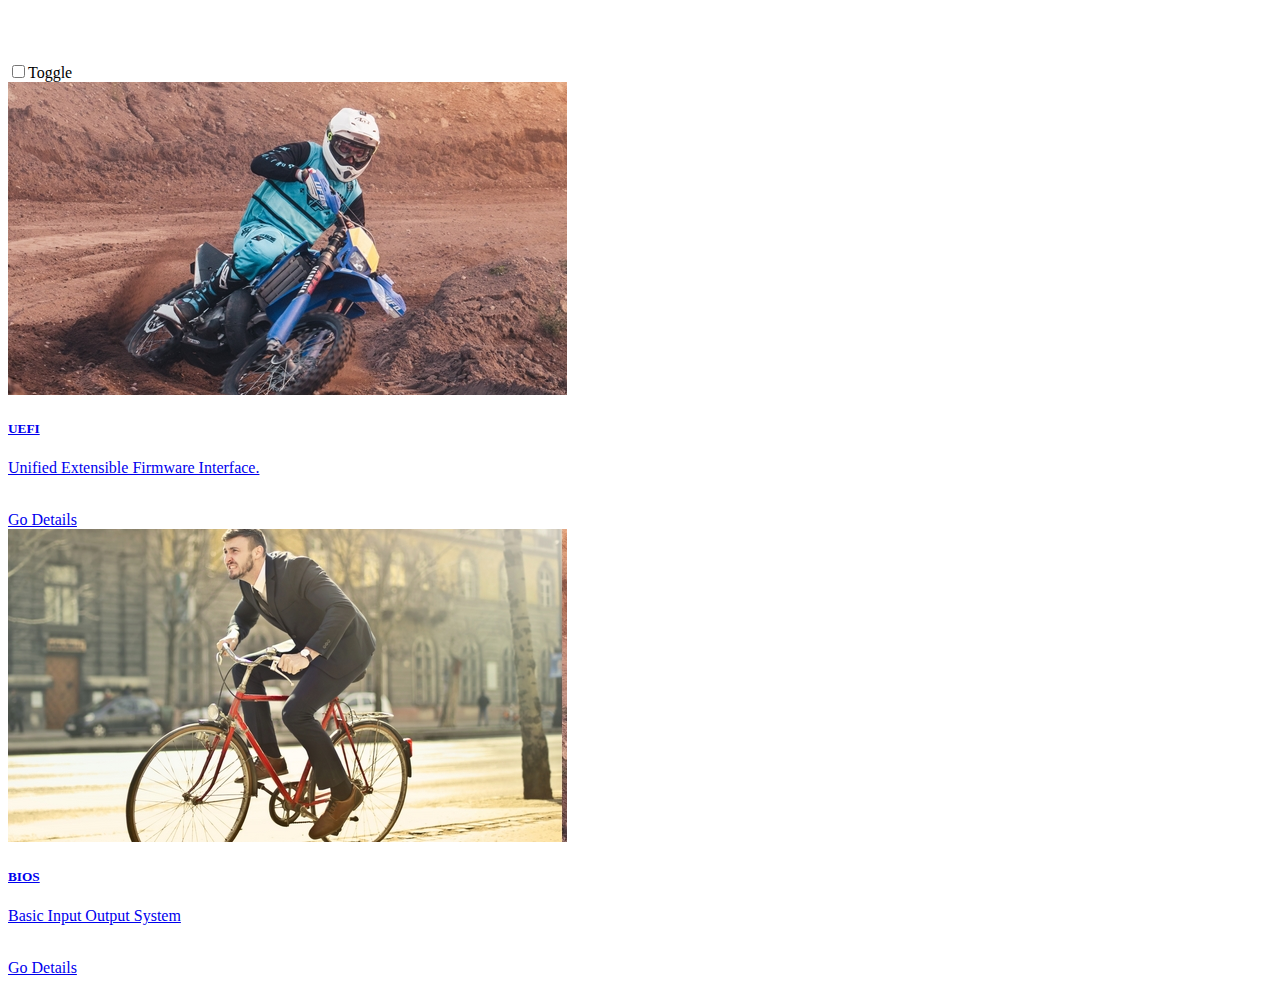
==== index.html @ f0f6332f "Add files via upload" ====
<!DOCTYPE html>
<html "data-theme="dark">
<head>
   <meta http-equiv="content-type" content="text/html; charset=UTF-8">
   <title>UEFI VS BIOS</title>
   <meta name="keywords" content="BIOS,GPT,MBR,M CORP TN,tunisia,m-corp,akram,resaux,system,exploitation,3eme,info,informatique,formatage,UEFI,cartes,mentale,xmind,windows,linux,bac,2020,">
   <meta name="description" content="Project 2 of M-CORP TN By KiraiEEE.">
   <link rel="icon" type="image/png" sizes="32x32" href="ICON/favicon-32x32.png">
   <link rel="icon" type="image/png" sizes="96x96" href="ICON/favicon-96x96.png">
   <link rel="icon" type="image/png" sizes="16x16" href="ICON/favicon-16x16.png">
   <link rel="stylesheet" href="Files/bootstrap.min.css">
   <link rel="stylesheet" href="Files/main.css">
   <link rel="stylesheet" href="Files/dark.css">
</head>
<body class="dup-body">
   <div class="dup-body-wrap">
   <header class="default-header">
      <div class="header-wrap">
         <div class="header-top d-flex justify-content-between align-items-center">
            <div class="logo">
               <a href="index.html"><img height="50px" src="LOGO.png" alt=""></a>
            </div>
            <div class="toggle-container">
               <input type="checkbox" id="switch" name="theme" /><label for="switch">Toggle</label>
           </div>
         </div>
      </div>
   </header>
   <section class="generic-banner element-banner relative">
      <div class="container">
         <div class="row height align-items-center justify-content-center">
            <div class="col-lg-10">
               <div class="banner-content text-center">
                  <div class="row">
                     <div class="col-sm-6">
                        <a href="UEFI.html">
                           <div class="card1">
                              <img src="UEFI.jpg" class="card-img-top" alt="...">
                              <div class="card">
                                 <div class="card-body">
                                    <h5 class="card-title">UEFI</h5>
                                    <p class="card-text">Unified Extensible Firmware Interface.</p><br>
                        <a href="UEFI.html" class="btn btn-danger">Go Details</a>
                        </div>
                        </a>
                        </div>
                        </div>
                     </div>
                     <div class="col-sm-6">
                        <a href="BIOS.html">
                           <div class="card2">
                              <img src="BIOS.jpg" class="card-img-top" alt="...">
                              <div class="card">
                                 <div class="card-body">
                                    <h5 class="card-title">BIOS</h5>
                                    <p class="card-text">Basic Input Output System</p><br>
                        <a href="BIOS.html" class="btn btn-danger">Go Details</a>
                        </div>
                        </div>
                        </a>
                        </div>
                     </div>
                  </div>
               </div>
            </div>
         </div>
      </div>
   </section>
   <script src="Files/main.js"></script>
</body>
</html>
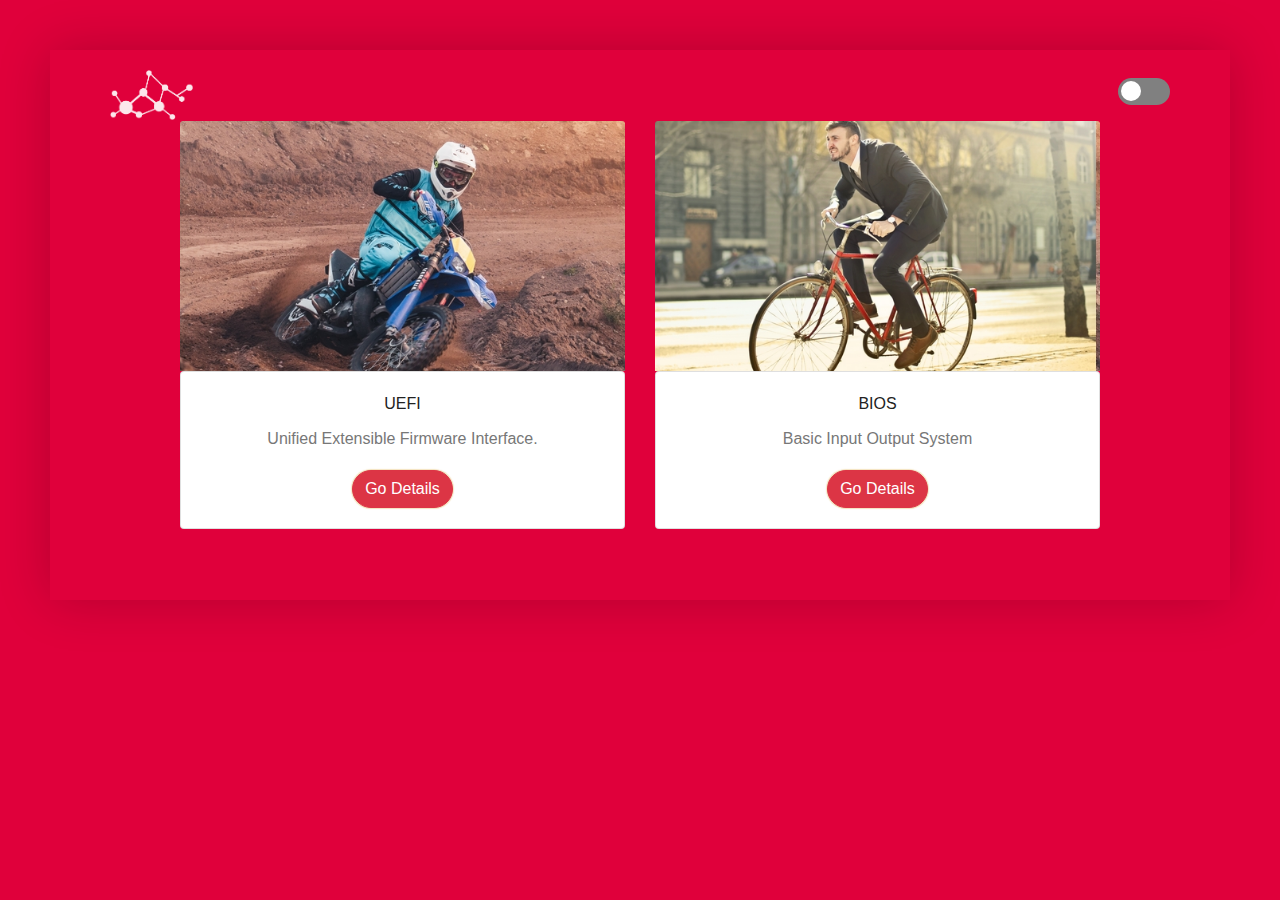
==== commit 0c007b9a: "Update index.html" ====
--- a/index.html
+++ b/index.html
@@ -1,5 +1,5 @@
 <!DOCTYPE html>
-<html "data-theme="dark">
+<html>
 <head>
    <meta http-equiv="content-type" content="text/html; charset=UTF-8">
    <title>UEFI VS BIOS</title>
@@ -18,7 +18,7 @@
       <div class="header-wrap">
          <div class="header-top d-flex justify-content-between align-items-center">
             <div class="logo">
-               <a href="index.html"><img height="50px" src="LOGO.png" alt=""></a>
+               <a href="index.html"><img height="50px" src="IMG/LOGO.png" alt=""></a>
             </div>
             <div class="toggle-container">
                <input type="checkbox" id="switch" name="theme" /><label for="switch">Toggle</label>
@@ -35,7 +35,7 @@
                      <div class="col-sm-6">
                         <a href="UEFI.html">
                            <div class="card1">
-                              <img src="UEFI.jpg" class="card-img-top" alt="...">
+                              <img src="IMG/UEFI.jpg" class="card-img-top" alt="...">
                               <div class="card">
                                  <div class="card-body">
                                     <h5 class="card-title">UEFI</h5>
@@ -49,7 +49,7 @@
                      <div class="col-sm-6">
                         <a href="BIOS.html">
                            <div class="card2">
-                              <img src="BIOS.jpg" class="card-img-top" alt="...">
+                              <img src="IMG//BIOS.jpg" class="card-img-top" alt="...">
                               <div class="card">
                                  <div class="card-body">
                                     <h5 class="card-title">BIOS</h5>
@@ -68,4 +68,4 @@
    </section>
    <script src="Files/main.js"></script>
 </body>
-</html>+</html>
--- a/Files/main.css
+++ b/Files/main.css
@@ -0,0 +1,2643 @@
+::-moz-selection {
+  background-color: #e0003b;
+  color: #fff;
+}
+
+.logo{
+  opacity: 0.9;
+  transition: transform .2s; 
+}
+
+.logo:hover{
+  opacity: 1;
+  transform: scale(1.1);
+}
+
+
+
+
+.btn{
+  transition: transform .3s; 
+  box-shadow:  0px 0px 1px 1px rgba(219, 165, 50, 0.322);
+  border-radius: 50px ;
+}
+
+.btn:hover{
+  transform: scale(1.1);
+  box-shadow:  0px 0px 1px 1px #DBA632;
+
+}
+
+.card1{
+  transition: transform .2s; /* lel uefi */
+}
+
+.card1:hover{
+  transform: scale(1.07);
+}
+
+.card2{
+  transition: transform .2s; /* lel biossssss */
+}
+
+.card2:hover{
+  transform: scale(1.07);
+}
+
+
+::selection {
+  background-color: #e0003b;
+  color: #fff;
+}
+
+::-webkit-input-placeholder {
+  /* WebKit, Blink, Edge */
+  color: #777777;
+  font-weight: 300;
+}
+
+:-moz-placeholder {
+  /* Mozilla Firefox 4 to 18 */
+  color: #777777;
+  opacity: 1;
+  font-weight: 300;
+}
+
+::-moz-placeholder {
+  /* Mozilla Firefox 19+ */
+  color: #777777;
+  opacity: 1;
+  font-weight: 300;
+}
+
+:-ms-input-placeholder {
+  /* Internet Explorer 10-11 */
+  color: #777777;
+  font-weight: 300;
+}
+
+::-ms-input-placeholder {
+  /* Microsoft Edge */
+  color: #777777;
+  font-weight: 300;
+}
+
+body {
+  color: #777777;
+  font-family: "Poppins", sans-serif;
+  font-size: 14px;
+  font-weight: 300;
+  line-height: 1.5em;
+  position: relative;
+}
+
+ol, ul {
+  margin: 0;
+  padding: 0;
+  list-style: none;
+}
+
+select {
+  display: block;
+}
+
+figure {
+  margin: 0;
+}
+
+a {
+  -webkit-transition: all 0.3s ease 0s;
+  -moz-transition: all 0.3s ease 0s;
+  -o-transition: all 0.3s ease 0s;
+  transition: all 0.3s ease 0s;
+}
+
+iframe {
+  border: 0;
+}
+
+a, a:focus, a:hover {
+  text-decoration: none;
+  outline: 0;
+  color: #777777;
+}
+
+.btn.active.focus,
+.btn.active:focus,
+.btn.focus,
+.btn.focus:active,
+.btn:active:focus,
+.btn:focus {
+  text-decoration: none;
+  outline: 0;
+}
+
+.card-panel {
+  margin: 0;
+  padding: 60px;
+}
+
+/**
+ *  Typography
+ *
+ **/
+.btn i, .btn-large i, .btn-floating i, .btn-large i, .btn-flat i {
+  font-size: 1em;
+  line-height: inherit;
+}
+
+.gray-bg {
+  background: #f9f9ff;
+}
+
+h1, h2, h3,
+h4, h5, h6 {
+  font-family: "Poppins", sans-serif;
+  color: #222222;
+  line-height: 1.5em;
+  margin-bottom: 0;
+  margin-top: 0;
+  font-weight: 500;
+}
+
+.h1, .h2, .h3,
+.h4, .h5, .h6 {
+  margin-bottom: 0;
+  margin-top: 0;
+  font-family: "Poppins", sans-serif;
+  font-weight: 600;
+  color: #222222;
+}
+
+h1, .h1 {
+  font-size: 36px;
+}
+
+h2, .h2 {
+  font-size: 30px;
+}
+
+h3, .h3 {
+  font-size: 24px;
+}
+
+h4, .h4 {
+  font-size: 18px;
+}
+
+h5, .h5 {
+  font-size: 16px;
+}
+
+h6, .h6 {
+  font-size: 14px;
+  color: #222222;
+}
+
+td, th {
+  border-radius: 0px;
+}
+
+/**
+ * For modern browsers
+ * 1. The space content is one way to avoid an Opera bug when the
+ *    contenteditable attribute is included anywhere else in the document.
+ *    Otherwise it causes space to appear at the top and bottom of elements
+ *    that are clearfixed.
+ * 2. The use of `table` rather than `block` is only necessary if using
+ *    `:before` to contain the top-margins of child elements.
+ */
+.clear::before, .clear::after {
+  content: " ";
+  display: table;
+}
+
+.clear::after {
+  clear: both;
+}
+
+.fz-11 {
+  font-size: 11px;
+}
+
+.fz-12 {
+  font-size: 12px;
+}
+
+.fz-13 {
+  font-size: 13px;
+}
+
+.fz-14 {
+  font-size: 14px;
+}
+
+.fz-15 {
+  font-size: 15px;
+}
+
+.fz-16 {
+  font-size: 16px;
+}
+
+.fz-18 {
+  font-size: 18px;
+}
+
+.fz-30 {
+  font-size: 30px;
+}
+
+.fz-48 {
+  font-size: 48px !important;
+}
+
+.fw100 {
+  font-weight: 100;
+}
+
+.fw300 {
+  font-weight: 300;
+}
+
+.fw400 {
+  font-weight: 400 !important;
+}
+
+.fw500 {
+  font-weight: 500;
+}
+
+.f700 {
+  font-weight: 700;
+}
+
+.fsi {
+  font-style: italic;
+}
+
+.mt-10 {
+  margin-top: 10px;
+}
+
+.mt-15 {
+  margin-top: 15px;
+}
+
+.mt-20 {
+  margin-top: 20px;
+}
+
+.mt-25 {
+  margin-top: 25px;
+}
+
+.mt-30 {
+  margin-top: 30px;
+}
+
+.mt-35 {
+  margin-top: 35px;
+}
+
+.mt-40 {
+  margin-top: 40px;
+}
+
+.mt-50 {
+  margin-top: 50px;
+}
+
+.mt-60 {
+  margin-top: 60px;
+}
+
+.mt-70 {
+  margin-top: 70px;
+}
+
+.mt-80 {
+  margin-top: 80px;
+}
+
+.mt-100 {
+  margin-top: 100px;
+}
+
+.mt-120 {
+  margin-top: 120px;
+}
+
+.mt-150 {
+  margin-top: 150px;
+}
+
+.ml-0 {
+  margin-left: 0 !important;
+}
+
+.ml-5 {
+  margin-left: 5px !important;
+}
+
+.ml-10 {
+  margin-left: 10px;
+}
+
+.ml-15 {
+  margin-left: 15px;
+}
+
+.ml-20 {
+  margin-left: 20px;
+}
+
+.ml-30 {
+  margin-left: 30px;
+}
+
+.ml-50 {
+  margin-left: 50px;
+}
+
+.mr-0 {
+  margin-right: 0 !important;
+}
+
+.mr-5 {
+  margin-right: 5px !important;
+}
+
+.mr-15 {
+  margin-right: 15px;
+}
+
+.mr-10 {
+  margin-right: 10px;
+}
+
+.mr-20 {
+  margin-right: 20px;
+}
+
+.mr-30 {
+  margin-right: 30px;
+}
+
+.mr-50 {
+  margin-right: 50px;
+}
+
+.mb-0 {
+  margin-bottom: 0px;
+}
+
+.mb-0-i {
+  margin-bottom: 0px !important;
+}
+
+.mb-5 {
+  margin-bottom: 5px;
+}
+
+.mb-10 {
+  margin-bottom: 10px;
+}
+
+.mb-15 {
+  margin-bottom: 15px;
+}
+
+.mb-20 {
+  margin-bottom: 20px;
+}
+
+.mb-25 {
+  margin-bottom: 25px;
+}
+
+.mb-30 {
+  margin-bottom: 30px;
+}
+
+.mb-40 {
+  margin-bottom: 40px;
+}
+
+.mb-50 {
+  margin-bottom: 50px;
+}
+
+.mb-60 {
+  margin-bottom: 60px;
+}
+
+.mb-70 {
+  margin-bottom: 70px;
+}
+
+.mb-80 {
+  margin-bottom: 80px;
+}
+
+.mb-90 {
+  margin-bottom: 90px;
+}
+
+.mb-100 {
+  margin-bottom: 100px;
+}
+
+.pt-0 {
+  padding-top: 0px;
+}
+
+.pt-10 {
+  padding-top: 10px;
+}
+
+.pt-15 {
+  padding-top: 15px;
+}
+
+.pt-20 {
+  padding-top: 20px;
+}
+
+.pt-25 {
+  padding-top: 25px;
+}
+
+.pt-30 {
+  padding-top: 30px;
+}
+
+.pt-40 {
+  padding-top: 40px;
+}
+
+.pt-50 {
+  padding-top: 50px;
+}
+
+.pt-60 {
+  padding-top: 60px;
+}
+
+.pt-70 {
+  padding-top: 70px;
+}
+
+.pt-80 {
+  padding-top: 80px;
+}
+
+.pt-90 {
+  padding-top: 90px;
+}
+
+.pt-100 {
+  padding-top: 100px;
+}
+
+.pt-150 {
+  padding-top: 150px;
+}
+
+.pb-0 {
+  padding-bottom: 0px;
+}
+
+.pb-10 {
+  padding-bottom: 10px;
+}
+
+.pb-15 {
+  padding-bottom: 15px;
+}
+
+.pb-20 {
+  padding-bottom: 20px;
+}
+
+.pb-25 {
+  padding-bottom: 25px;
+}
+
+.pb-30 {
+  padding-bottom: 30px;
+}
+
+.pb-40 {
+  padding-bottom: 40px;
+}
+
+.pb-50 {
+  padding-bottom: 50px;
+}
+
+.pb-60 {
+  padding-bottom: 60px;
+}
+
+.pb-70 {
+  padding-bottom: 70px;
+}
+
+.pb-80 {
+  padding-bottom: 80px;
+}
+
+.pb-90 {
+  padding-bottom: 90px;
+}
+
+.pb-100 {
+  padding-bottom: 100px;
+}
+
+.pb-150 {
+  padding-bottom: 150px;
+}
+
+.pr-30 {
+  padding-right: 30px;
+}
+
+.pl-30 {
+  padding-left: 30px;
+}
+
+.p-40 {
+  padding: 40px;
+}
+
+.float-left {
+  float: left;
+}
+
+.float-right {
+  float: right;
+}
+
+.text-italic {
+  font-style: italic;
+}
+
+.text-white {
+  color: #fff;
+}
+
+.transition {
+  -webkit-transition: all 0.3s ease 0s;
+  -moz-transition: all 0.3s ease 0s;
+  -o-transition: all 0.3s ease 0s;
+  transition: all 0.3s ease 0s;
+}
+
+.section-full {
+  padding: 100px 0;
+}
+
+.section-half {
+  padding: 75px 0;
+}
+
+.flex {
+  display: -webkit-box;
+  display: -webkit-flex;
+  display: -moz-flex;
+  display: -ms-flexbox;
+  display: flex;
+}
+
+.inline-flex {
+  display: -webkit-inline-box;
+  display: -webkit-inline-flex;
+  display: -moz-inline-flex;
+  display: -ms-inline-flexbox;
+  display: inline-flex;
+}
+
+.flex-grow {
+  -webkit-box-flex: 1;
+  -webkit-flex-grow: 1;
+  -moz-flex-grow: 1;
+  -ms-flex-positive: 1;
+  flex-grow: 1;
+}
+
+.flex-wrap {
+  -webkit-flex-wrap: wrap;
+  -moz-flex-wrap: wrap;
+  -ms-flex-wrap: wrap;
+  flex-wrap: wrap;
+}
+
+.flex-left {
+  -webkit-box-pack: start;
+  -ms-flex-pack: start;
+  -webkit-justify-content: flex-start;
+  -moz-justify-content: flex-start;
+  justify-content: flex-start;
+}
+
+.flex-middle {
+  -webkit-box-align: center;
+  -ms-flex-align: center;
+  -webkit-align-items: center;
+  -moz-align-items: center;
+  align-items: center;
+}
+
+.flex-right {
+  -webkit-box-pack: end;
+  -ms-flex-pack: end;
+  -webkit-justify-content: flex-end;
+  -moz-justify-content: flex-end;
+  justify-content: flex-end;
+}
+
+.flex-top {
+  -webkit-align-self: flex-start;
+  -moz-align-self: flex-start;
+  -ms-flex-item-align: start;
+  align-self: flex-start;
+}
+
+.flex-center {
+  -webkit-box-pack: center;
+  -ms-flex-pack: center;
+  -webkit-justify-content: center;
+  -moz-justify-content: center;
+  justify-content: center;
+}
+
+.flex-bottom {
+  -webkit-align-self: flex-end;
+  -moz-align-self: flex-end;
+  -ms-flex-item-align: end;
+  align-self: flex-end;
+}
+
+.space-between {
+  -webkit-box-pack: justify;
+  -ms-flex-pack: justify;
+  -webkit-justify-content: space-between;
+  -moz-justify-content: space-between;
+  justify-content: space-between;
+}
+
+.space-around {
+  -ms-flex-pack: distribute;
+  -webkit-justify-content: space-around;
+  -moz-justify-content: space-around;
+  justify-content: space-around;
+}
+
+.flex-column {
+  -webkit-box-direction: normal;
+  -webkit-box-orient: vertical;
+  -webkit-flex-direction: column;
+  -moz-flex-direction: column;
+  -ms-flex-direction: column;
+  flex-direction: column;
+}
+
+.flex-cell {
+  display: -webkit-box;
+  display: -webkit-flex;
+  display: -moz-flex;
+  display: -ms-flexbox;
+  display: flex;
+  -webkit-box-flex: 1;
+  -webkit-flex-grow: 1;
+  -moz-flex-grow: 1;
+  -ms-flex-positive: 1;
+  flex-grow: 1;
+}
+
+.display-table {
+  display: table;
+}
+
+.light {
+  color: #fff;
+}
+
+.dark {
+  color: #000;
+}
+
+.relative {
+  position: relative;
+}
+
+.overflow-hidden {
+  overflow: hidden;
+}
+
+.overlay {
+  position: absolute;
+  left: 0;
+  right: 0;
+  top: 0;
+  bottom: 0;
+}
+
+.container.fullwidth {
+  width: 100%;
+}
+
+.container.no-padding {
+  padding-left: 0;
+  padding-right: 0;
+}
+
+.no-padding {
+  padding: 0;
+}
+
+.section-bg {
+  background: #f9fafc;
+}
+
+@media (max-width: 767px) {
+  .no-flex-xs {
+    display: block !important;
+  }
+}
+
+.row.no-margin {
+  margin-left: 0;
+  margin-right: 0;
+}
+
+.sample-text-area {
+  background: #fff;
+  padding: 100px 0 70px 0;
+}
+
+.text-heading {
+  margin-bottom: 30px;
+  font-size: 24px;
+}
+
+b, i, sup, sub, u, del {
+  color: #df003a;
+}
+
+h1 {
+  font-size: 36px;
+}
+
+h2 {
+  font-size: 30px;
+}
+
+h3 {
+  font-size: 24px;
+}
+
+h4 {
+  font-size: 18px;
+}
+
+h5 {
+  font-size: 16px;
+}
+
+h6 {
+  font-size: 14px;
+}
+
+h1, h2, h3, h4, h5, h6 {
+  line-height: 1.5em;
+}
+
+.typography h1, .typography h2, .typography h3, .typography h4, .typography h5, .typography h6 {
+  color: #777777;
+}
+
+.button-area {
+  background: #fff;
+}
+
+.button-area .border-top-generic {
+  padding: 70px 15px;
+  border-top: 1px dotted #eee;
+}
+
+.button-group-area .genric-btn {
+  margin-right: 10px;
+  margin-top: 10px;
+}
+
+.button-group-area .genric-btn:last-child {
+  margin-right: 0;
+}
+
+.genric-btn {
+  display: inline-block;
+  outline: none;
+  line-height: 40px;
+  padding: 0 30px;
+  font-size: 1em;
+  text-align: center;
+  text-decoration: none;
+  font-weight: 500;
+  cursor: pointer;
+  -webkit-transition: all 0.3s ease 0s;
+  -moz-transition: all 0.3s ease 0s;
+  -o-transition: all 0.3s ease 0s;
+  transition: all 0.3s ease 0s;
+}
+
+.genric-btn:focus {
+  outline: none;
+}
+
+.genric-btn.e-large {
+  padding: 0 40px;
+  line-height: 50px;
+}
+
+.genric-btn.large {
+  line-height: 45px;
+}
+
+.genric-btn.medium {
+  line-height: 30px;
+}
+
+.genric-btn.small {
+  line-height: 25px;
+}
+
+.genric-btn.radius {
+  border-radius: 3px;
+}
+
+.genric-btn.circle {
+  border-radius: 20px;
+}
+
+.genric-btn.arrow {
+  display: -webkit-inline-box;
+  display: -ms-inline-flexbox;
+  display: inline-flex;
+  -webkit-box-align: center;
+  -ms-flex-align: center;
+  align-items: center;
+}
+
+.genric-btn.arrow span {
+  margin-left: 10px;
+}
+
+.genric-btn.default {
+  color: #222222;
+  background: #f9f9ff;
+  border: 1px solid transparent;
+}
+
+.genric-btn.default:hover {
+  border: 1px solid #f9f9ff;
+  background: #fff;
+}
+
+.genric-btn.default-border {
+  border: 1px solid #f9f9ff;
+  background: #fff;
+}
+
+.genric-btn.default-border:hover {
+  color: #222222;
+  background: #f9f9ff;
+  border: 1px solid transparent;
+}
+
+.genric-btn.primary {
+  color: #fff;
+  background: #df003a;
+  border: 1px solid transparent;
+}
+
+.genric-btn.primary:hover {
+  color: #df003a;
+  border: 1px solid #df003a;
+  background: #fff;
+}
+
+.genric-btn.primary-border {
+  color: #df003a;
+  border: 1px solid #df003a;
+  background: #fff;
+}
+
+.genric-btn.primary-border:hover {
+  color: #fff;
+  background: #df003a;
+  border: 1px solid transparent;
+}
+
+.genric-btn.success {
+  color: #fff;
+  background: #73d61c;
+  border: 1px solid transparent;
+}
+
+.genric-btn.success:hover {
+  color: #73d61c;
+  border: 1px solid #73d61c;
+  background: #fff;
+}
+
+.genric-btn.success-border {
+  color: #73d61c;
+  border: 1px solid #73d61c;
+  background: #fff;
+}
+
+.genric-btn.success-border:hover {
+  color: #fff;
+  background: #73d61c;
+  border: 1px solid transparent;
+}
+
+.genric-btn.info {
+  color: #fff;
+  background: #38a4ff;
+  border: 1px solid transparent;
+}
+
+.genric-btn.info:hover {
+  color: #38a4ff;
+  border: 1px solid #38a4ff;
+  background: #fff;
+}
+
+.genric-btn.info-border {
+  color: #38a4ff;
+  border: 1px solid #38a4ff;
+  background: #fff;
+}
+
+.genric-btn.info-border:hover {
+  color: #fff;
+  background: #38a4ff;
+  border: 1px solid transparent;
+}
+
+.genric-btn.warning {
+  color: #fff;
+  background: #f4e700;
+  border: 1px solid transparent;
+}
+
+.genric-btn.warning:hover {
+  color: #f4e700;
+  border: 1px solid #f4e700;
+  background: #fff;
+}
+
+.genric-btn.warning-border {
+  color: #f4e700;
+  border: 1px solid #f4e700;
+  background: #fff;
+}
+
+.genric-btn.warning-border:hover {
+  color: #fff;
+  background: #f4e700;
+  border: 1px solid transparent;
+}
+
+.genric-btn.danger {
+  color: #fff;
+  background: #f44a40;
+  border: 1px solid transparent;
+}
+
+.genric-btn.danger:hover {
+  color: #f44a40;
+  border: 1px solid #f44a40;
+  background: #fff;
+}
+
+.genric-btn.danger-border {
+  color: #f44a40;
+  border: 1px solid #f44a40;
+  background: #fff;
+}
+
+.genric-btn.danger-border:hover {
+  color: #fff;
+  background: #f44a40;
+  border: 1px solid transparent;
+}
+
+.genric-btn.link {
+  color: #222222;
+  background: #f9f9ff;
+  text-decoration: underline;
+  border: 1px solid transparent;
+}
+
+.genric-btn.link:hover {
+  color: #222222;
+  border: 1px solid #f9f9ff;
+  background: #fff;
+}
+
+.genric-btn.link-border {
+  color: #222222;
+  border: 1px solid #f9f9ff;
+  background: #fff;
+  text-decoration: underline;
+}
+
+.genric-btn.link-border:hover {
+  color: #222222;
+  background: #f9f9ff;
+  border: 1px solid transparent;
+}
+
+.genric-btn.disable {
+  color: #222222, 0.3;
+  background: #f9f9ff;
+  border: 1px solid transparent;
+  cursor: not-allowed;
+}
+
+.generic-blockquote {
+  padding: 30px 50px 30px 30px;
+  background: #f9f9ff;
+  border-left: 2px solid #df003a;
+}
+
+@media (max-width: 767px) {
+  .progress-table-wrap {
+    overflow-x: scroll;
+  }
+}
+
+.progress-table {
+  background: #f9f9ff;
+  padding: 15px 0px 30px 0px;
+  min-width: 800px;
+}
+
+.progress-table .serial {
+  width: 11.83%;
+  padding-left: 30px;
+}
+
+.progress-table .country {
+  width: 28.07%;
+}
+
+.progress-table .visit {
+  width: 19.74%;
+}
+
+.progress-table .percentage {
+  width: 40.36%;
+  padding-right: 50px;
+}
+
+.progress-table .table-head {
+  display: flex;
+}
+
+.progress-table .table-head .serial, .progress-table .table-head .country, .progress-table .table-head .visit, .progress-table .table-head .percentage {
+  color: #222222;
+  line-height: 40px;
+  text-transform: uppercase;
+  font-weight: 500;
+}
+
+.progress-table .table-row {
+  padding: 15px 0;
+  border-top: 1px solid #edf3fd;
+  display: flex;
+}
+
+.progress-table .table-row .serial, .progress-table .table-row .country, .progress-table .table-row .visit, .progress-table .table-row .percentage {
+  display: flex;
+  align-items: center;
+}
+
+.progress-table .table-row .country img {
+  margin-right: 15px;
+}
+
+.progress-table .table-row .percentage .progress {
+  width: 80%;
+  border-radius: 0px;
+  background: transparent;
+}
+
+.progress-table .table-row .percentage .progress .progress-bar {
+  height: 5px;
+  line-height: 5px;
+}
+
+.progress-table .table-row .percentage .progress .progress-bar.color-1 {
+  background-color: #6382e6;
+}
+
+.progress-table .table-row .percentage .progress .progress-bar.color-2 {
+  background-color: #e66686;
+}
+
+.progress-table .table-row .percentage .progress .progress-bar.color-3 {
+  background-color: #f09359;
+}
+
+.progress-table .table-row .percentage .progress .progress-bar.color-4 {
+  background-color: #73fbaf;
+}
+
+.progress-table .table-row .percentage .progress .progress-bar.color-5 {
+  background-color: #73fbaf;
+}
+
+.progress-table .table-row .percentage .progress .progress-bar.color-6 {
+  background-color: #6382e6;
+}
+
+.progress-table .table-row .percentage .progress .progress-bar.color-7 {
+  background-color: #a367e7;
+}
+
+.progress-table .table-row .percentage .progress .progress-bar.color-8 {
+  background-color: #e66686;
+}
+
+.single-gallery-image {
+  margin-top: 30px;
+  background-repeat: no-repeat !important;
+  background-position: center center !important;
+  background-size: cover !important;
+  height: 200px;
+}
+
+.list-style {
+  width: 14px;
+  height: 14px;
+}
+
+.unordered-list li {
+  position: relative;
+  padding-left: 30px;
+  line-height: 1.82em !important;
+}
+
+.unordered-list li:before {
+  content: "";
+  position: absolute;
+  width: 14px;
+  height: 14px;
+  border: 3px solid #df003a;
+  background: #fff;
+  top: 4px;
+  left: 0;
+  border-radius: 50%;
+}
+
+.ordered-list {
+  margin-left: 30px;
+}
+
+.ordered-list li {
+  list-style-type: decimal-leading-zero;
+  color: #df003a;
+  font-weight: 500;
+  line-height: 1.82em !important;
+}
+
+.ordered-list li span {
+  font-weight: 300;
+  color: #777777;
+}
+
+.ordered-list-alpha li {
+  margin-left: 30px;
+  list-style-type: lower-alpha;
+  color: #df003a;
+  font-weight: 500;
+  line-height: 1.82em !important;
+}
+
+.ordered-list-alpha li span {
+  font-weight: 300;
+  color: #777777;
+}
+
+.ordered-list-roman li {
+  margin-left: 30px;
+  list-style-type: lower-roman;
+  color: #df003a;
+  font-weight: 500;
+  line-height: 1.82em !important;
+}
+
+.ordered-list-roman li span {
+  font-weight: 300;
+  color: #777777;
+}
+
+.single-input {
+  display: block;
+  width: 100%;
+  line-height: 40px;
+  border: none;
+  outline: none;
+  background: #f9f9ff;
+  padding: 0 20px;
+}
+
+.single-input:focus {
+  outline: none;
+}
+
+.input-group-icon {
+  position: relative;
+}
+
+.input-group-icon .icon {
+  position: absolute;
+  left: 20px;
+  top: 0;
+  line-height: 40px;
+  z-index: 3;
+}
+
+.input-group-icon .icon i {
+  color: #797979;
+}
+
+.input-group-icon .single-input {
+  padding-left: 45px;
+}
+
+.single-textarea {
+  display: block;
+  width: 100%;
+  line-height: 40px;
+  border: none;
+  outline: none;
+  background: #f9f9ff;
+  padding: 0 20px;
+  height: 100px;
+  resize: none;
+}
+
+.single-textarea:focus {
+  outline: none;
+}
+
+.single-input-primary {
+  display: block;
+  width: 100%;
+  line-height: 40px;
+  border: 1px solid transparent;
+  outline: none;
+  background: #f9f9ff;
+  padding: 0 20px;
+}
+
+.single-input-primary:focus {
+  outline: none;
+  border: 1px solid #df003a;
+}
+
+.single-input-accent {
+  display: block;
+  width: 100%;
+  line-height: 40px;
+  border: 1px solid transparent;
+  outline: none;
+  background: #f9f9ff;
+  padding: 0 20px;
+}
+
+.single-input-accent:focus {
+  outline: none;
+  border: 1px solid #eb6b55;
+}
+
+.single-input-secondary {
+  display: block;
+  width: 100%;
+  line-height: 40px;
+  border: 1px solid transparent;
+  outline: none;
+  background: #f9f9ff;
+  padding: 0 20px;
+}
+
+.single-input-secondary:focus {
+  outline: none;
+  border: 1px solid #f09359;
+}
+
+.default-switch {
+  width: 35px;
+  height: 17px;
+  border-radius: 8.5px;
+  background: #f9f9ff;
+  position: relative;
+  cursor: pointer;
+}
+
+.default-switch input {
+  position: absolute;
+  left: 0;
+  top: 0;
+  right: 0;
+  bottom: 0;
+  width: 100%;
+  height: 100%;
+  opacity: 0;
+  cursor: pointer;
+}
+
+.default-switch input + label {
+  position: absolute;
+  top: 1px;
+  left: 1px;
+  width: 15px;
+  height: 15px;
+  border-radius: 50%;
+  background: #df003a;
+  -webkit-transition: all 0.2s;
+  -moz-transition: all 0.2s;
+  -o-transition: all 0.2s;
+  transition: all 0.2s;
+  box-shadow: 0px 4px 5px 0px rgba(0, 0, 0, 0.2);
+  cursor: pointer;
+}
+
+.default-switch input:checked + label {
+  left: 19px;
+}
+
+.primary-switch {
+  width: 35px;
+  height: 17px;
+  border-radius: 8.5px;
+  background: #f9f9ff;
+  position: relative;
+  cursor: pointer;
+}
+
+.primary-switch input {
+  position: absolute;
+  left: 0;
+  top: 0;
+  right: 0;
+  bottom: 0;
+  width: 100%;
+  height: 100%;
+  opacity: 0;
+}
+
+.primary-switch input + label {
+  position: absolute;
+  left: 0;
+  top: 0;
+  right: 0;
+  bottom: 0;
+  width: 100%;
+  height: 100%;
+}
+
+.primary-switch input + label:before {
+  content: "";
+  position: absolute;
+  left: 0;
+  top: 0;
+  right: 0;
+  bottom: 0;
+  width: 100%;
+  height: 100%;
+  background: transparent;
+  border-radius: 8.5px;
+  cursor: pointer;
+  -webkit-transition: all 0.2s;
+  -moz-transition: all 0.2s;
+  -o-transition: all 0.2s;
+  transition: all 0.2s;
+}
+
+.primary-switch input + label:after {
+  content: "";
+  position: absolute;
+  top: 1px;
+  left: 1px;
+  width: 15px;
+  height: 15px;
+  border-radius: 50%;
+  background: #fff;
+  -webkit-transition: all 0.2s;
+  -moz-transition: all 0.2s;
+  -o-transition: all 0.2s;
+  transition: all 0.2s;
+  box-shadow: 0px 4px 5px 0px rgba(0, 0, 0, 0.2);
+  cursor: pointer;
+}
+
+.primary-switch input:checked + label:after {
+  left: 19px;
+}
+
+.primary-switch input:checked + label:before {
+  background: #df003a;
+}
+
+.confirm-switch {
+  width: 35px;
+  height: 17px;
+  border-radius: 8.5px;
+  background: #f9f9ff;
+  position: relative;
+  cursor: pointer;
+}
+
+.confirm-switch input {
+  position: absolute;
+  left: 0;
+  top: 0;
+  right: 0;
+  bottom: 0;
+  width: 100%;
+  height: 100%;
+  opacity: 0;
+}
+
+.confirm-switch input + label {
+  position: absolute;
+  left: 0;
+  top: 0;
+  right: 0;
+  bottom: 0;
+  width: 100%;
+  height: 100%;
+}
+
+.confirm-switch input + label:before {
+  content: "";
+  position: absolute;
+  left: 0;
+  top: 0;
+  right: 0;
+  bottom: 0;
+  width: 100%;
+  height: 100%;
+  background: transparent;
+  border-radius: 8.5px;
+  -webkit-transition: all 0.2s;
+  -moz-transition: all 0.2s;
+  -o-transition: all 0.2s;
+  transition: all 0.2s;
+  cursor: pointer;
+}
+
+.confirm-switch input + label:after {
+  content: "";
+  position: absolute;
+  top: 1px;
+  left: 1px;
+  width: 15px;
+  height: 15px;
+  border-radius: 50%;
+  background: #fff;
+  -webkit-transition: all 0.2s;
+  -moz-transition: all 0.2s;
+  -o-transition: all 0.2s;
+  transition: all 0.2s;
+  box-shadow: 0px 4px 5px 0px rgba(0, 0, 0, 0.2);
+  cursor: pointer;
+}
+
+.confirm-switch input:checked + label:after {
+  left: 19px;
+}
+
+.confirm-switch input:checked + label:before {
+  background: #73d61c;
+}
+
+.primary-checkbox {
+  width: 16px;
+  height: 16px;
+  border-radius: 3px;
+  background: #f9f9ff;
+  position: relative;
+  cursor: pointer;
+}
+
+.primary-checkbox input {
+  position: absolute;
+  left: 0;
+  top: 0;
+  right: 0;
+  bottom: 0;
+  width: 100%;
+  height: 100%;
+  opacity: 0;
+}
+
+.primary-checkbox input + label {
+  position: absolute;
+  left: 0;
+  top: 0;
+  right: 0;
+  bottom: 0;
+  width: 100%;
+  height: 100%;
+  border-radius: 3px;
+  cursor: pointer;
+  border: 1px solid #f1f1f1;
+}
+
+.primary-checkbox input:checked + label {
+  background: url(../img/elements/primary-check.png) no-repeat center center/cover;
+  border: none;
+}
+
+.confirm-checkbox {
+  width: 16px;
+  height: 16px;
+  border-radius: 3px;
+  background: #f9f9ff;
+  position: relative;
+  cursor: pointer;
+}
+
+.confirm-checkbox input {
+  position: absolute;
+  left: 0;
+  top: 0;
+  right: 0;
+  bottom: 0;
+  width: 100%;
+  height: 100%;
+  opacity: 0;
+}
+
+.confirm-checkbox input + label {
+  position: absolute;
+  left: 0;
+  top: 0;
+  right: 0;
+  bottom: 0;
+  width: 100%;
+  height: 100%;
+  border-radius: 3px;
+  cursor: pointer;
+  border: 1px solid #f1f1f1;
+}
+
+.confirm-checkbox input:checked + label {
+  background: url(../img/elements/success-check.png) no-repeat center center/cover;
+  border: none;
+}
+
+.disabled-checkbox {
+  width: 16px;
+  height: 16px;
+  border-radius: 3px;
+  background: #f9f9ff;
+  position: relative;
+  cursor: pointer;
+}
+
+.disabled-checkbox input {
+  position: absolute;
+  left: 0;
+  top: 0;
+  right: 0;
+  bottom: 0;
+  width: 100%;
+  height: 100%;
+  opacity: 0;
+}
+
+.disabled-checkbox input + label {
+  position: absolute;
+  left: 0;
+  top: 0;
+  right: 0;
+  bottom: 0;
+  width: 100%;
+  height: 100%;
+  border-radius: 3px;
+  cursor: pointer;
+  border: 1px solid #f1f1f1;
+}
+
+.disabled-checkbox input:disabled {
+  cursor: not-allowed;
+  z-index: 3;
+}
+
+.disabled-checkbox input:checked + label {
+  background: url(../img/elements/disabled-check.png) no-repeat center center/cover;
+  border: none;
+}
+
+.primary-radio {
+  width: 16px;
+  height: 16px;
+  border-radius: 8px;
+  background: #f9f9ff;
+  position: relative;
+  cursor: pointer;
+}
+
+.primary-radio input {
+  position: absolute;
+  left: 0;
+  top: 0;
+  right: 0;
+  bottom: 0;
+  width: 100%;
+  height: 100%;
+  opacity: 0;
+}
+
+.primary-radio input + label {
+  position: absolute;
+  left: 0;
+  top: 0;
+  right: 0;
+  bottom: 0;
+  width: 100%;
+  height: 100%;
+  border-radius: 8px;
+  cursor: pointer;
+  border: 1px solid #f1f1f1;
+}
+
+.primary-radio input:checked + label {
+  background: url(../img/elements/primary-radio.png) no-repeat center center/cover;
+  border: none;
+}
+
+.confirm-radio {
+  width: 16px;
+  height: 16px;
+  border-radius: 8px;
+  background: #f9f9ff;
+  position: relative;
+  cursor: pointer;
+}
+
+.confirm-radio input {
+  position: absolute;
+  left: 0;
+  top: 0;
+  right: 0;
+  bottom: 0;
+  width: 100%;
+  height: 100%;
+  opacity: 0;
+}
+
+.confirm-radio input + label {
+  position: absolute;
+  left: 0;
+  top: 0;
+  right: 0;
+  bottom: 0;
+  width: 100%;
+  height: 100%;
+  border-radius: 8px;
+  cursor: pointer;
+  border: 1px solid #f1f1f1;
+}
+
+.confirm-radio input:checked + label {
+  background: url(../img/elements/success-radio.png) no-repeat center center/cover;
+  border: none;
+}
+
+.disabled-radio {
+  width: 16px;
+  height: 16px;
+  border-radius: 8px;
+  background: #f9f9ff;
+  position: relative;
+  cursor: pointer;
+}
+
+.disabled-radio input {
+  position: absolute;
+  left: 0;
+  top: 0;
+  right: 0;
+  bottom: 0;
+  width: 100%;
+  height: 100%;
+  opacity: 0;
+}
+
+.disabled-radio input + label {
+  position: absolute;
+  left: 0;
+  top: 0;
+  right: 0;
+  bottom: 0;
+  width: 100%;
+  height: 100%;
+  border-radius: 8px;
+  cursor: pointer;
+  border: 1px solid #f1f1f1;
+}
+
+.disabled-radio input:disabled {
+  cursor: not-allowed;
+  z-index: 3;
+}
+
+.disabled-radio input:checked + label {
+  background: url(../img/elements/disabled-radio.png) no-repeat center center/cover;
+  border: none;
+}
+
+.default-select {
+  height: 40px;
+}
+
+.default-select .nice-select {
+  border: none;
+  border-radius: 0px;
+  height: 40px;
+  background: #f9f9ff;
+  padding-left: 20px;
+  padding-right: 40px;
+}
+
+.default-select .nice-select .list {
+  margin-top: 0;
+  border: none;
+  border-radius: 0px;
+  box-shadow: none;
+  width: 100%;
+  padding: 10px 0 10px 0px;
+}
+
+.default-select .nice-select .list .option {
+  font-weight: 300;
+  -webkit-transition: all 0.3s ease 0s;
+  -moz-transition: all 0.3s ease 0s;
+  -o-transition: all 0.3s ease 0s;
+  transition: all 0.3s ease 0s;
+  line-height: 28px;
+  min-height: 28px;
+  font-size: 12px;
+  padding-left: 20px;
+}
+
+.default-select .nice-select .list .option.selected {
+  color: #df003a;
+  background: transparent;
+}
+
+.default-select .nice-select .list .option:hover {
+  color: #df003a;
+  background: transparent;
+}
+
+.default-select .current {
+  margin-right: 50px;
+  font-weight: 300;
+}
+
+.default-select .nice-select::after {
+  right: 20px;
+}
+
+.form-select {
+  height: 40px;
+  width: 100%;
+}
+
+.form-select .nice-select {
+  border: none;
+  border-radius: 0px;
+  height: 40px;
+  background: #f9f9ff;
+  padding-left: 45px;
+  padding-right: 40px;
+  width: 100%;
+}
+
+.form-select .nice-select .list {
+  margin-top: 0;
+  border: none;
+  border-radius: 0px;
+  box-shadow: none;
+  width: 100%;
+  padding: 10px 0 10px 0px;
+}
+
+.form-select .nice-select .list .option {
+  font-weight: 300;
+  -webkit-transition: all 0.3s ease 0s;
+  -moz-transition: all 0.3s ease 0s;
+  -o-transition: all 0.3s ease 0s;
+  transition: all 0.3s ease 0s;
+  line-height: 28px;
+  min-height: 28px;
+  font-size: 12px;
+  padding-left: 45px;
+}
+
+.form-select .nice-select .list .option.selected {
+  color: #df003a;
+  background: transparent;
+}
+
+.form-select .nice-select .list .option:hover {
+  color: #df003a;
+  background: transparent;
+}
+
+.form-select .current {
+  margin-right: 50px;
+  font-weight: 300;
+}
+
+.form-select .nice-select::after {
+  right: 20px;
+}
+
+.default-header {
+  padding: 20px 60px;
+  position: absolute;
+  top: 0;
+  left: 0;
+  width: 100%;
+  z-index: 9;
+}
+
+@media (max-width: 1199px) {
+  .default-header {
+    padding: 20px 30px;
+  }
+}
+
+@media (max-width: 767px) {
+  .default-header {
+    padding: 20px 15px;
+  }
+}
+
+.menu-bar {
+  cursor: pointer;
+}
+
+.menu-bar span {
+  color: #222222;
+  font-size: 24px;
+}
+
+.main-menubar {
+  position: relative;
+}
+
+nav {
+  margin-right: 70px;
+  -webkit-transition: all 0.3s ease 0s;
+  -moz-transition: all 0.3s ease 0s;
+  -o-transition: all 0.3s ease 0s;
+  transition: all 0.3s ease 0s;
+  transform-origin: 100% 50%;
+}
+
+@media (max-width: 767px) {
+  nav {
+    margin-right: 0;
+    position: absolute;
+    right: 0;
+    top: 47px;
+    text-align: right;
+    padding: 20px 0;
+    z-index: 5;
+    background: #fff;
+  }
+}
+
+nav.hide {
+  transform: scale(0);
+}
+
+nav a {
+  font-size: 12px;
+  font-weight: 500;
+  text-transform: uppercase;
+  color: #222222;
+  margin: 0 25px;
+  display: inline-block;
+}
+
+@media (max-width: 767px) {
+  nav a {
+    margin: 5px 25px;
+  }
+}
+
+nav a:hover {
+  color: #e0003b;
+}
+
+.white-menubar .menu-bar span {
+  color: #fff;
+}
+
+.white-menubar nav a {
+  color: rgba(255, 255, 255, 0.7);
+}
+
+.white-menubar nav a:hover {
+  color: white;
+}
+
+/* El barrany 
+.dup-body {
+  background: #e0003b;
+}
+*/
+
+.dup-body-wrap {
+  box-shadow: 0px 0px 50px 0px rgba(0, 0, 0, 0.2);
+  margin: 50px;
+  position: relative;
+}
+
+@media (max-width: 767px) {
+  .dup-body-wrap {
+    margin: 30px;
+  }
+}
+
+@media (max-width: 575px) {
+  .dup-body-wrap {
+    margin: 10px;
+  }
+}
+
+@media (max-width: 1199px) {
+  .container {
+    padding: 0 30px;
+  }
+}
+
+@media (max-width: 767px) {
+  .container {
+    padding: 0 15px;
+  }
+}
+
+.section-gap {
+  padding: 120px 0;
+}
+
+.primary-btn {
+  line-height: 42px;
+  padding-left: 30px;
+  padding-right: 60px;
+  border-radius: 25px;
+  background: transparent;
+  border: 1px solid #e0003b;
+  color: #222222;
+  display: inline-block;
+  font-weight: 500;
+  position: relative;
+  -webkit-transition: all 0.3s ease 0s;
+  -moz-transition: all 0.3s ease 0s;
+  -o-transition: all 0.3s ease 0s;
+  transition: all 0.3s ease 0s;
+  cursor: pointer;
+  text-transform: uppercase;
+  position: relative;
+}
+
+.primary-btn:focus {
+  outline: none;
+}
+
+.primary-btn span {
+  color: #222222;
+  position: absolute;
+  top: 50%;
+  transform: translateY(-60%);
+  right: 30px;
+  -webkit-transition: all 0.3s ease 0s;
+  -moz-transition: all 0.3s ease 0s;
+  -o-transition: all 0.3s ease 0s;
+  transition: all 0.3s ease 0s;
+}
+
+.primary-btn:hover {
+  background: #e0003b;
+  color: #fff;
+}
+
+.primary-btn:hover span {
+  color: #fff;
+  right: 20px;
+}
+
+.primary-btn.white {
+  border: 1px solid #fff;
+  color: #fff;
+}
+
+.primary-btn.white span {
+  color: #fff;
+}
+
+.primary-btn.white:hover {
+  background: #fff;
+  color: #e0003b;
+}
+
+.primary-btn.white:hover span {
+  color: #e0003b;
+}
+
+.banner-area {
+  background: #fff;
+}
+
+@media (max-width: 767px) {
+  .banner-area .fullscreen {
+    height: 800px !important;
+  }
+}
+
+@media (max-width: 767px) {
+  .banner-content {
+    margin-top: 100px;
+  }
+}
+
+.banner-content h1 {
+  font-size: 42px;
+  font-weight: 600;
+  line-height: 1.15em;
+  margin-bottom: 20px;
+}
+
+@media (max-width: 991px) {
+  .banner-content h1 {
+    font-size: 36px;
+  }
+}
+
+@media (max-width: 991px) {
+  .banner-content h1 br {
+    display: none;
+  }
+}
+
+.banner-content p {
+  margin-bottom: 60px;
+  font-size: 16px;
+}
+
+@media (max-width: 767px) {
+  .banner-content p {
+    margin-bottom: 20px;
+  }
+}
+
+@media (max-width: 991px) {
+  .banner-content p br {
+    display: none;
+  }
+}
+
+.generic-banner {
+  background: #fff;
+}
+/* el da5leny 
+.generic-banner.element-banner {
+  background: #e0003b;
+}
+*/
+
+.generic-banner .height {
+  height: 550px;
+}
+
+@media (max-width: 767px) {
+  .generic-banner .height {
+    height: 400px;
+  }
+}
+
+.generic-banner .banner-content h2 {
+  line-height: 1.2em;
+  margin-bottom: 20px;
+}
+
+@media (max-width: 991px) {
+  .generic-banner .banner-content h2 br {
+    display: none;
+  }
+}
+
+.generic-banner .banner-content p {
+  margin-bottom: 0;
+  font-size: 16px;
+}
+
+@media (max-width: 991px) {
+  .generic-banner .banner-content p br {
+    display: none;
+  }
+}
+
+.studio-area {
+  position: relative;
+  background: url(../img/studio-bg.jpg) no-repeat center center/cover;
+}
+
+.studio-area .overlay-bg {
+  background: rgba(224, 0, 59, 0.8);
+}
+
+.studio-area .studio-thumb {
+  border-radius: 3px;
+  overflow: hidden;
+  display: inline-block;
+}
+
+.studio-area .studio-content {
+  position: relative;
+  border-radius: 0 5px 5px 0;
+  background: #fff;
+  padding: 35px 100px 40px 0;
+}
+
+@media (max-width: 575px) {
+  .studio-area .studio-content {
+    margin-top: 30px;
+  }
+}
+
+.studio-area .studio-content:after {
+  content: "";
+  position: absolute;
+  right: 100%;
+  top: 0;
+  background: #fff;
+  width: 70px;
+  height: 100%;
+  border-radius: 5px 0 0 5px;
+}
+
+@media (max-width: 991px) {
+  .studio-area .studio-content:after {
+    width: 50px;
+  }
+}
+
+@media (max-width: 575px) {
+  .studio-area .studio-content:after {
+    display: none;
+  }
+}
+
+@media (max-width: 991px) {
+  .studio-area .studio-content {
+    padding: 30px 30px 30px 0;
+  }
+}
+
+@media (max-width: 575px) {
+  .studio-area .studio-content {
+    padding: 30px;
+    border-radius: 5px;
+  }
+}
+
+.studio-area .studio-content h2 {
+  line-height: 1.15em;
+  margin-bottom: 10px;
+}
+
+.achivement-area {
+  background: #fff;
+}
+
+.achivement-area .achivement-content h2 {
+  line-height: 1.15em;
+  margin-bottom: 10px;
+}
+
+.achivement-area .single-achivement {
+  margin-top: 30px;
+  text-align: center;
+}
+
+.achivement-area .single-achivement .achivement-link {
+  display: block;
+  background: #f9fcff;
+  text-align: center;
+  border-radius: 3px;
+  -webkit-transition: all 0.3s ease 0s;
+  -moz-transition: all 0.3s ease 0s;
+  -o-transition: all 0.3s ease 0s;
+  transition: all 0.3s ease 0s;
+}
+
+.achivement-area .single-achivement .achivement-link i {
+  display: inline-block;
+  padding: 40px 0;
+  font-size: 42px;
+  color: #777777;
+  -webkit-transition: all 0.3s ease 0s;
+  -moz-transition: all 0.3s ease 0s;
+  -o-transition: all 0.3s ease 0s;
+  transition: all 0.3s ease 0s;
+}
+
+.achivement-area .single-achivement h6 {
+  margin-top: 25px;
+  margin-bottom: 10px;
+}
+
+.achivement-area .single-achivement h6 a {
+  color: #222222;
+  font-weight: 300;
+}
+
+.achivement-area .single-achivement:hover .achivement-link {
+  background: #e0003b;
+}
+
+.achivement-area .single-achivement:hover .achivement-link i {
+  color: #fff;
+}
+
+.video-area {
+  position: relative;
+  background: url(../img/video-area-bg.jpg) no-repeat center center/cover;
+}
+
+.video-area .overlay-bg {
+  background: rgba(224, 0, 59, 0.8);
+}
+
+.video-area .video-content {
+  padding: 200px 0;
+  text-align: center;
+  position: relative;
+  z-index: 2;
+}
+
+.video-area .video-content a {
+  display: inline-block;
+  margin-bottom: 20px;
+}
+
+.skill-area {
+  background: #fff;
+}
+
+.skill-area .skill-content h2 {
+  margin-bottom: 5px;
+}
+
+@media (max-width: 991px) {
+  .total-progress-bar {
+    margin-top: 50px;
+  }
+}
+
+.single-progressbar {
+  background: #f9fcff;
+}
+
+.single-progressbar .progress-bar {
+  background: #e0003b;
+  height: 5px;
+  line-height: 5px;
+}
+
+.carousel-area {
+  position: relative;
+  background: url(../img/carousel-bg.jpg) no-repeat center center/cover;
+}
+
+.carousel-area .overlay-bg {
+  background: rgba(224, 0, 59, 0.8);
+}
+
+.active-bottle-carousel {
+  position: relative;
+}
+
+.active-bottle-carousel .carousel-thumb {
+  border-radius: 5px;
+  overflow: hidden;
+}
+
+.active-bottle-carousel .carousel-thumb img {
+  width: auto;
+}
+
+@media (max-width: 1199px) {
+  .active-bottle-carousel .carousel-content {
+    padding-right: 30px;
+  }
+}
+
+@media (max-width: 767px) {
+  .active-bottle-carousel .carousel-content {
+    margin-top: 50px;
+    padding-right: 0;
+  }
+}
+
+.active-bottle-carousel .owl-controls {
+  position: absolute;
+  top: 50%;
+  right: 50px;
+  transform: translateY(-50%);
+}
+
+@media (max-width: 1199px) {
+  .active-bottle-carousel .owl-controls {
+    right: 0;
+  }
+}
+
+@media (max-width: 767px) {
+  .active-bottle-carousel .owl-controls {
+    display: none;
+  }
+}
+
+.active-bottle-carousel .owl-controls .owl-dots {
+  display: -webkit-box;
+  display: -webkit-flex;
+  display: -moz-flex;
+  display: -ms-flexbox;
+  display: flex;
+  -webkit-box-direction: normal;
+  -webkit-box-orient: vertical;
+  -webkit-flex-direction: column;
+  -moz-flex-direction: column;
+  -ms-flex-direction: column;
+  flex-direction: column;
+  -webkit-box-align: end;
+  -ms-flex-align: end;
+  -webkit-align-items: end;
+  -moz-align-items: end;
+  align-items: end;
+}
+
+.active-bottle-carousel .owl-controls .owl-dots .owl-dot {
+  width: 30px;
+  height: 3px;
+  background: rgba(255, 255, 255, 0.3);
+  margin-bottom: 20px;
+}
+
+.active-bottle-carousel .owl-controls .owl-dots .owl-dot:last-child {
+  margin-bottom: 0;
+}
+
+.active-bottle-carousel .owl-controls .owl-dots .owl-dot.active {
+  background: white;
+  width: 50px;
+}
+
+.contact-area {
+  background: #fff;
+  padding: 90px 0 120px 0;
+}
+
+.contact-area .single-address {
+  margin-top: 30px;
+  padding: 0 5px;
+}
+
+.contact-area .single-address h6 {
+  margin-bottom: 20px;
+}
+
+.contact-area .single-address p {
+  margin-bottom: 0;
+}
+
+.subscription-area {
+  padding-bottom: 90px;
+}
+
+.subscription input {
+  width: 100%;
+  line-height: 50px;
+  padding: 0 180px 0 25px;
+  border: none;
+  background: transparent;
+  font-weight: 300;
+  border-radius: 25px;
+  background: #f9f9ff;
+}
+
+.subscription .primary-btn {
+  position: absolute;
+  top: 50%;
+  transform: translateY(-50%);
+  right: 5px;
+  background: #e0003b;
+  color: #fff;
+}
+
+.subscription .primary-btn span {
+  color: #fff;
+}
+
+.subscription .info {
+  position: absolute;
+  top: 60px;
+  left: 50%;
+  transform: translateX(-50%);
+  color: #fff;
+  font-size: 12px;
+}
+
+.subscription .info.valid {
+  color: #fff;
+}
+
+.subscription .info.error {
+  color: #fff;
+}
+
+@media (max-width: 767px) {
+  .subscription input {
+    padding: 0 25px;
+  }
+  .subscription .primary-btn {
+    top: 120%;
+    transform: translate(50%, 0);
+    right: 50%;
+    width: 220px;
+  }
+  .subscription .info {
+    top: 110px;
+  }
+}
+
+.footer-widget-area {
+  position: relative;
+  background: url(../img/f-bg.jpg) no-repeat center center/cover;
+}
+
+.footer-widget-area .overlay-bg {
+  background: rgba(224, 0, 59, 0.8);
+}
+
+.footer-widget-area .container {
+  position: relative;
+  z-index: 2;
+}
+
+.footer-widget-area .footer-nav {
+  margin-top: -7px;
+}
+
+.footer-widget-area .footer-nav li {
+  margin-top: 8px;
+}
+
+.footer-widget-area .footer-nav li a {
+  color: rgba(255, 255, 255, 0.7);
+}
+
+.footer-widget-area .footer-nav li a:hover {
+  color: white;
+}
+
+.instafeed {
+  margin: -5px;
+}
+
+.instafeed li {
+  overflow: hidden;
+  width: 25%;
+}
+
+.instafeed li img {
+  margin: 5px;
+}
+
+.single-footer-widget {
+  margin-bottom: 30px;
+}
+
+.footer-bottom {
+  padding-top: 40px;
+}
+
+.footer-bottom .footer-text {
+  color: #fff;
+}
+
+.footer-bottom .footer-text i {
+  color: #fff;
+}
+
+.footer-bottom .footer-text a {
+  text-decoration: underline;
+  color: rgba(255, 255, 255, 0.7);
+}
+
+.footer-bottom .footer-text a:hover {
+  color: white;
+}
+
+@media (max-width: 767px) {
+  .footer-social {
+    margin-top: 10px;
+  }
+}
+
+.footer-social a {
+  border: 1px solid rgba(255, 255, 255, 0.3);
+  width: 30px;
+  line-height: 30px;
+  display: inline-block;
+  text-align: center;
+  margin-right: 5px;
+}
+
+.footer-social a i {
+  color: #fff;
+  -webkit-transition: all 0.3s ease 0s;
+  -moz-transition: all 0.3s ease 0s;
+  -o-transition: all 0.3s ease 0s;
+  transition: all 0.3s ease 0s;
+}
+
+.footer-social a:last-child {
+  margin-right: 0;
+}
+
+.footer-social a:hover {
+  background: #fff;
+  border: 1px solid white;
+}
+
+.footer-social a:hover i {
+  color: #e0003b;
+}
+
+.about-generic-area {
+  position: relative;
+  background: url(../img/g-bg.jpg) no-repeat center center/cover;
+}
+
+.about-generic-area .overlay-bg {
+  background: rgba(224, 0, 59, 0.8);
+}
+
+.about-generic-area .container {
+  position: relative;
+  z-index: 2;
+}
+
+.about-generic-area .border-top-generic {
+  padding: 100px 15px;
+}
+
+.about-generic-area p {
+  margin-bottom: 30px;
+}
+
+.white-bg {
+  background: #fff;
+}
+
+.section-top-border {
+  padding: 70px 0;
+  border-top: 1px dotted #eee;
+}
+
+.switch-wrap {
+  margin-bottom: 10px;
+}
+
+.switch-wrap p {
+  margin: 0;
+}
--- a/Files/dark.css
+++ b/Files/dark.css
@@ -0,0 +1,72 @@
+html {
+  --bg: #e0003b;
+  --bg-panel: #e0003b;
+}
+
+html[data-theme='dark'] {
+  --bg: #212121;
+  --bg-panel: #212121;
+}
+
+.dup-body {
+  background-color: var(--bg);
+}
+
+.generic-banner.element-banner {
+  background-color: var(--bg-panel);
+}
+
+input[type=checkbox] {
+  height: 0;
+  width: 0;
+  visibility: hidden;
+}
+
+label {
+  cursor: pointer;
+  text-indent: -9999px;
+  width: 52px;
+  height: 27px;
+  background: grey;
+  float: right;
+  border-radius: 100px;
+  position: relative;
+}
+
+label:after {
+  content: '';
+  position: absolute;
+  top: 3px;
+  left: 3px;
+  width: 20px;
+  height: 20px;
+  background: #fff;
+  border-radius: 90px;
+  -webkit-transition: 0.3s;
+  transition: 0.3s;
+}
+
+input:checked + label {
+  background: var(--color-headings);
+}
+
+input:checked + label:after {
+  left: calc(100% - 5px);
+  -webkit-transform: translateX(-100%);
+          transform: translateX(-100%);
+}
+
+label:active:after {
+  width: 45px;
+}
+
+html.transition,
+html.transition *,
+html.transition *:before,
+html.transition *:after {
+  -webkit-transition: all 690ms !important;
+  transition: all 690ms !important;
+  -webkit-transition-delay: 0 !important;
+          transition-delay: 0 !important;
+}
+/*# sourceMappingURL=dark.css.map */